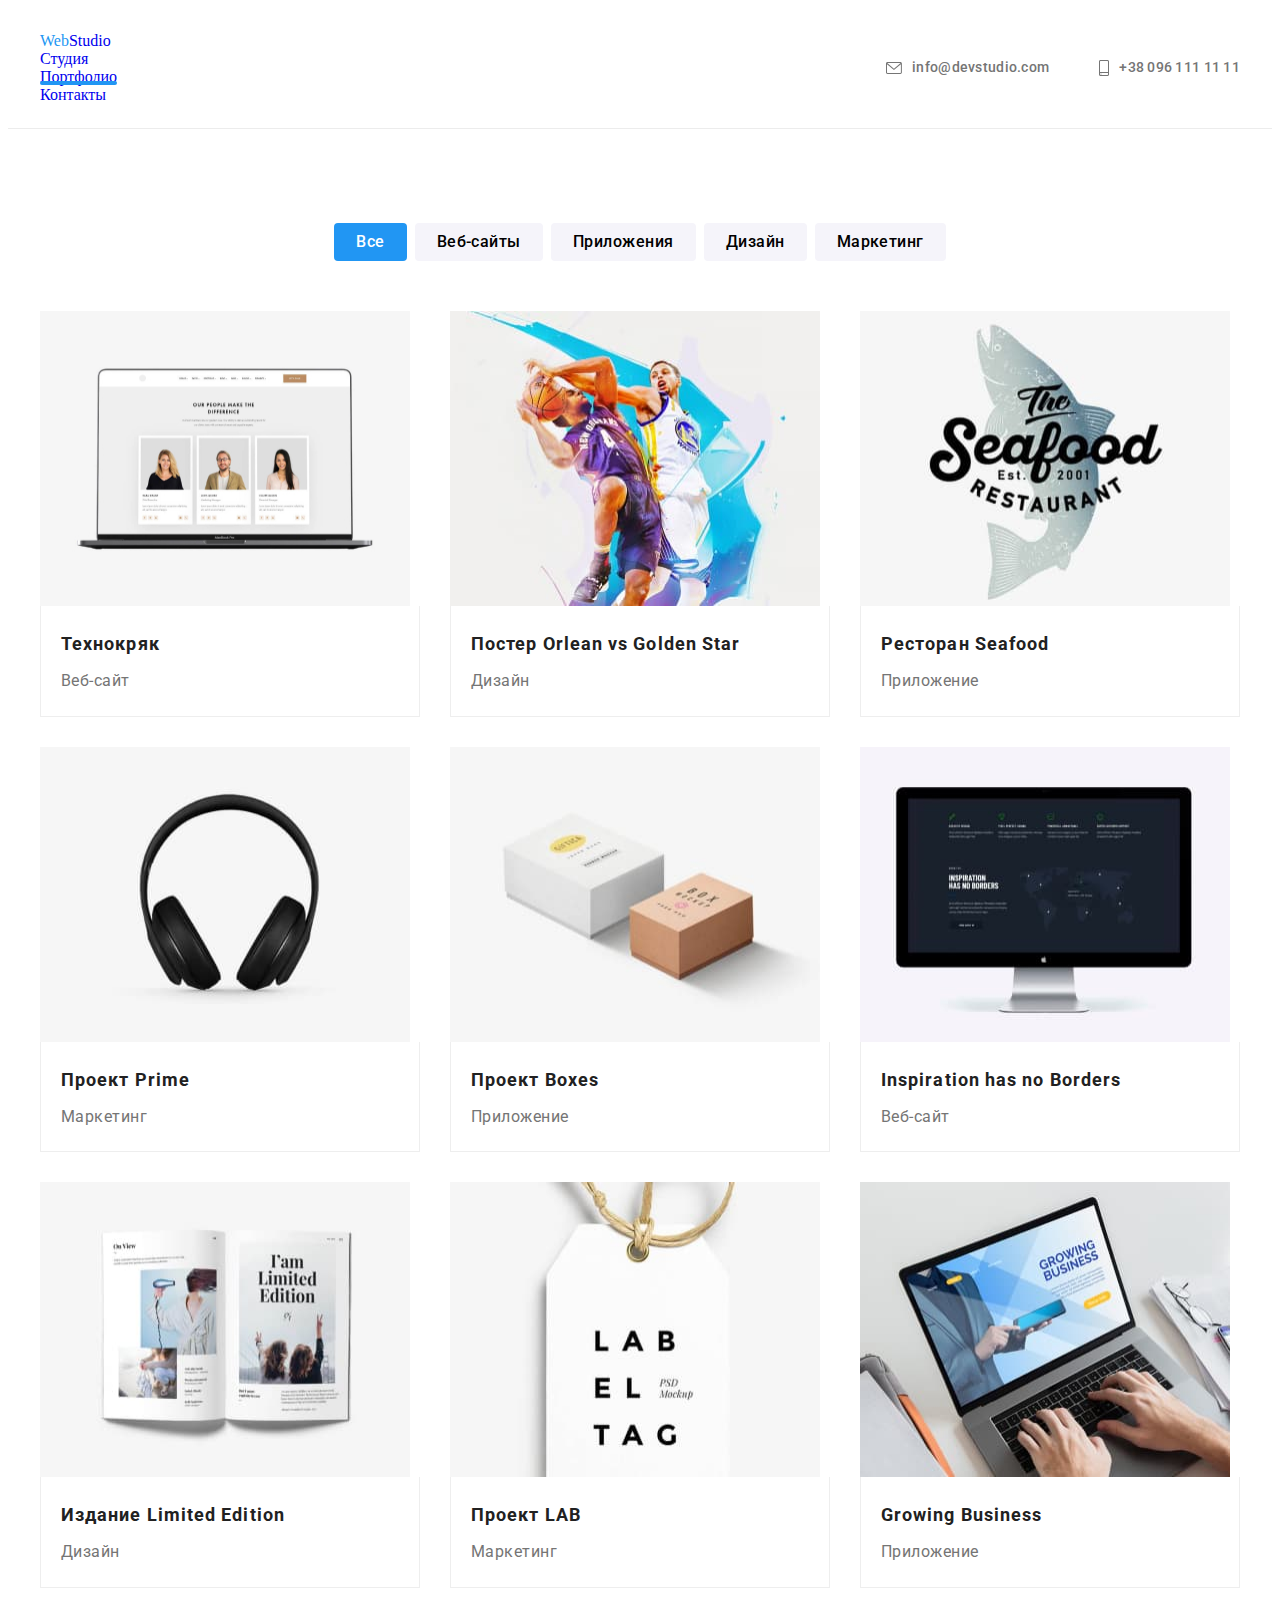
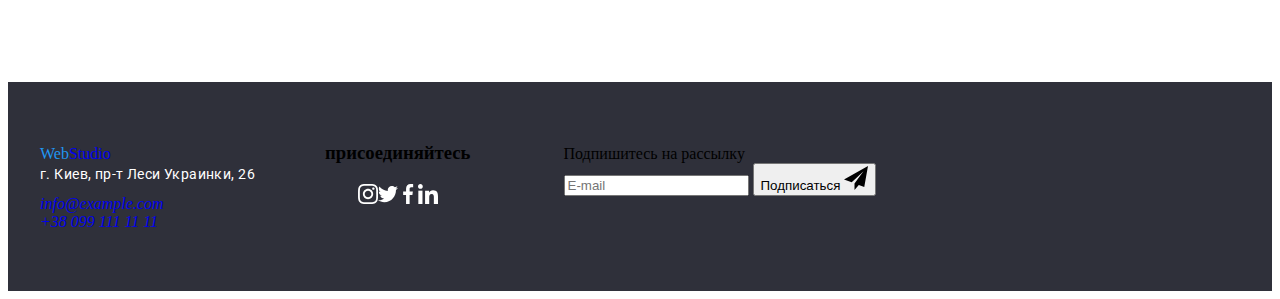
==== portfolio.html @ bb6cb38d "Всё." ====
<!DOCTYPE html>
<html lang="ru">
  <head>
    <meta charset="UTF-8" />
    <meta http-equiv="X-UA-Compatible" content="IE=edge" />
    <meta name="viewport" content="width=device-width, initial-scale=1.0" />
    <link rel="stylesheet" href="./css/main.min.css" />
    <link
      href="https://fonts.googleapis.com/css2?family=Raleway:wght@700&family=Roboto:wght@400;500;700;900&display=swap"
      rel="stylesheet"
    />
    <link
      rel="stylesheet"
      href="https://cdnjs.cloudflare.com/ajax/libs/modern-normalize/1.1.0/modern-normalize.min.css"
      integrity="sha512-wpPYUAdjBVSE4KJnH1VR1HeZfpl1ub8YT/NKx4PuQ5NmX2tKuGu6U/JRp5y+Y8XG2tV+wKQpNHVUX03MfMFn9Q=="
      crossorigin="anonymous"
      referrerpolicy="no-referrer"
    />
    <title>Портфолио</title>
  </head>
  <body>
    <header class="header portfolio-header">
      <div class="container header-container">
        <nav class="header-nav">
          <a href="#" class="header-logo link-stylization"
            ><span class="logo-span">Web</span>Studio</a
          >
          <ul class="navigator-list-wrapper">
            <li class="navigator-list-item list-stylization">
              <a href="./index.html" class="nav-item link-stylization"
                >Студия</a
              >
            </li>
            <li class="navigator-list-item list-stylization">
              <a
                href="./portfolio.html"
                class="nav-item link-stylization current current-element"
                >Портфолио</a
              >
            </li>
            <li class="navigator-list-item list-stylization">
              <a href="#" class="nav-item link-stylization">Контакты</a>
            </li>
          </ul>
        </nav>
        <!-- <div class="header-contacts"> -->
        <a
          href="mailto:info@devstudio.com"
          class="mail-link link-stylization"
          lang="en"
        >
          <svg class="svg-icon-mail" width="16" height="12">
            <use href="./images/sprite.svg#icon-envelope"></use>
          </svg>
          info@devstudio.com</a
        >
        <a href="tel:+380961111111" class="tel-link link-stylization">
          <svg class="svg-icon-smartphone" width="10" height="16">
            <use href="./images/sprite.svg#icon-smartphone"></use>
          </svg>
          +38 096 111 11 11</a
        >

        <!-- </div> -->
      </div>
    </header>

    <main class="main-portfolio">
      <section class="main-section-portfolio">
        <div class="container">
          <ul class="buttons-list-wrapper">
            <li class="button-list-item list-stylization">
              <button type="button" class="current">Все</button>
            </li>
            <li class="button-list-item list-stylization">
              <button type="button">Веб-сайты</button>
            </li>
            <li class="button-list-item list-stylization">
              <button type="button">Приложения</button>
            </li>
            <li class="button-list-item list-stylization">
              <button type="button">Дизайн</button>
            </li>
            <li class="button-list-item list-stylization">
              <button type="button">Маркетинг</button>
            </li>
          </ul>
          <ul class="projects-list-wrapper">
            <li class="project-list-item list-stylization">
              <a href="" class="link-card-projects-wrapper link-stylization">
                <div class="projects-list-img-wrapper">
                <img
                  src="./images/portfolio.jpg"
                  alt="Веб-сайт"
                  width="370"
                  height="295"
                />
                <p class="overlay">
                  Технокряк это современная площадка распространения коронавируса. Компании используют эту платформу для цифрового шпионажа и атак на защищённые сервера конкурентов.
                </p>
</div>
                <div class="card-data-portfolio">
                  <h3 class="card-text-suptitle-portfolio">Технокряк</h3>
                  <p class="card-text-portfolio">Веб-сайт</p>
                </div>
              </a>
            </li>

            <li class="project-list-item list-stylization">
              <a href="" class="link-card-projects-wrapper link-stylization">
                <div class="projects-list-img-wrapper">
                
                <img
                  src="./images/portfolio1.jpg"
                  alt="Постер New Orlean vs Golden Star"
                  width="370"
                  height="295"
                />
                <p class="overlay">Lorem ipsum dolor sit amet consectetur adipisicing elit. Libero nihil sequi laborum ad consequatur ratione, autem commodi quasi voluptates accusamus.</p>
                </div>
                <div class="card-data-portfolio">
                  <h3 class="card-text-suptitle-portfolio">
                    Постер
                    <span class="lang-span-en" lang="en">
                      Orlean vs Golden Star</span
                    >
                  </h3>
                  <p class="card-text-portfolio">Дизайн</p>
                </div>
              </a>
            </li>
            <li class="project-list-item list-stylization">
              <a href="" class="link-card-projects-wrapper link-stylization">
                <div class="projects-list-img-wrapper">
                <img
                  src="./images/portfolio2.jpg"
                  alt="Обложка ресторана"
                  width="370"
                  height="295"
                />
                <p class="overlay">Lorem ipsum dolor sit amet consectetur adipisicing elit. Libero nihil sequi laborum ad consequatur ratione, autem commodi quasi voluptates accusamus.</p>
                </div>
                <div class="card-data-portfolio">
                  <h3 class="card-text-suptitle-portfolio">
                    Ресторан
                    <span class="lang-span-en" lang="en">Seafood</span>
                  </h3>
                  <p class="card-text-portfolio">Приложение</p>
                </div>
              </a>
            </li>

            <li class="project-list-item list-stylization">
              <a href="" class="link-card-projects-wrapper link-stylization">
                <div class="projects-list-img-wrapper">
                <img
                  src="./images/portfolio3.jpg"
                  alt="Наушники"
                  width="370"
                  height="295"
                />
                <p class="overlay">Lorem ipsum dolor sit amet consectetur adipisicing elit. Libero nihil sequi laborum ad consequatur ratione, autem commodi quasi voluptates accusamus.</p>
                </div>
                <div class="card-data-portfolio">
                  <h3 class="card-text-suptitle-portfolio">
                    Проект <span class="lang-span-en" lang="en">Prime</span>
                  </h3>
                  <p class="card-text-portfolio">Маркетинг</p>
                </div>
              </a>
            </li>
            <li class="project-list-item list-stylization">
              <a href="" class="link-card-projects-wrapper link-stylization">
                <div class="projects-list-img-wrapper">
                <img
                  src="./images/portfolio4.jpg"
                  alt="Коробки"
                  width="370"
                  height="295"
                />
                <p class="overlay">Lorem ipsum dolor sit amet consectetur adipisicing elit. Libero nihil sequi laborum ad consequatur ratione, autem commodi quasi voluptates accusamus.</p>
                </div>
                <div class="card-data-portfolio">
                  <h3 class="card-text-suptitle-portfolio">
                    Проект <span class="lang-span-en" lang="en">Boxes</span>
                  </h3>
                  <p class="card-text-portfolio">Приложение</p>
                </div>
              </a>
            </li>
            <li class="project-list-item list-stylization">
              <a href="" class="link-card-projects-wrapper link-stylization">
                <div class="projects-list-img-wrapper">
                <img
                  src="./images/portfolio5.jpg"
                  alt="Веб-сайт"
                  width="370"
                  height="295"
                />
                <p class="overlay">Lorem ipsum dolor sit amet consectetur adipisicing elit. Libero nihil sequi laborum ad consequatur ratione, autem commodi quasi voluptates accusamus.</p>
                </div>
                <div class="card-data-portfolio">
                  <h3 lang="en" class="card-text-suptitle-portfolio">
                    Inspiration has no Borders
                  </h3>
                  <p class="card-text-portfolio">Веб-сайт</p>
                </div>
              </a>
            </li>
            <li class="project-list-item list-stylization">
              <a href="" class="link-card-projects-wrapper link-stylization">
                <div class="projects-list-img-wrapper">
                <img
                  src="./images/portfolio6.jpg"
                  alt="Журнал с дизайном"
                  width="370"
                  height="295"
                />
                <p class="overlay">Lorem ipsum dolor sit amet consectetur adipisicing elit. Libero nihil sequi laborum ad consequatur ratione, autem commodi quasi voluptates accusamus.</p>
                </div>
                <div class="card-data-portfolio">
                  <h3 class="card-text-suptitle-portfolio">
                    Издание
                    <span class="lang-span-en" lang="en">Limited Edition</span>
                  </h3>
                  <p class="card-text-portfolio">Дизайн</p>
                </div>
              </a>
            </li>

            <li class="project-list-item list-stylization">
              <a href="" class="link-card-projects-wrapper link-stylization">
                <div class="projects-list-img-wrapper">
                <img
                  src="./images/portfolio7.jpg"
                  alt="Этикетка с тэгом"
                  width="370"
                  height="295"
                />
                <p class="overlay">Lorem ipsum dolor sit amet consectetur adipisicing elit. Libero nihil sequi laborum ad consequatur ratione, autem commodi quasi voluptates accusamus.</p>
                </div>
                <div class="card-data-portfolio">
                  <h3 class="card-text-suptitle-portfolio">
                    Проект <span class="lang-span-en" lang="en">LAB</span>
                  </h3>
                  <p class="card-text-portfolio">Маркетинг</p>
                </div>
              </a>
            </li>
            <li class="project-list-item list-stylization">
              <a href="" class="link-card-projects-wrapper link-stylization">
                <div class="projects-list-img-wrapper">
                <img
                  src="./images/portfolio8.jpg"
                  alt="Ноутбук с приложением"
                  width="370"
                  height="295"
                />

                <p class="overlay">Lorem ipsum dolor sit amet consectetur adipisicing elit. Libero nihil sequi laborum ad consequatur ratione, autem commodi quasi voluptates accusamus.</p>
                </div>
                <div class="card-data-portfolio">
                  <h3 lang="en" class="card-text-suptitle-portfolio">
                    Growing Business
                  </h3>
                  <p class="card-text-portfolio">Приложение</p>
                </div>
              </a>
            </li>
          </ul>
        </div>
      </section>
    </main>
    <footer class="footer">
      <div class="container footer-container">
        <div class="wrapper">
          <a href="#" class="footer-logo link-stylization"
            ><span class="logo-span">Web</span>Studio</a
          >
          <address class="footer-address">
            <p>г. Киев, пр-т Леси Украинки, 26</p>
            <ul class="footer-contacts-list-wrapper">
              <li class="footer-contact-list-item list-stylization">
                <a
                  href="mailto:info@example.com"
                  class="footer-contact-link link-stylization"
                  lang="en"
                  >info@example.com</a
                >
              </li>
              <li class="footer-contact-list-item list-stylization">
                <a
                  href="tel:+380991111111"
                  class="footer-contact-link link-stylization"
                  >+38 099 111 11 11</a
                >
              </li>
            </ul>
          </address>
        </div>
        <div class="footer-join-section">
          <h3 class="join-section-title">присоединяйтесь</h3>
          <ul class="social-list list-stylization">
            <li class="social-item">
              <a href="" class="social-link social-link-white">
                <svg class="social-icon" width="20px" height="20px">
                  <use href="./images/sprite.svg#icon-instagram"></use>
                </svg>
              </a>
            </li>
            <li class="social-item">
              <a href="" class="social-link social-link-white">
                <svg class="social-icon" width="20px" height="20px">
                  <use href="./images/sprite.svg#icon-twitter"></use>
                </svg>
              </a>
            </li>
            <li class="social-item">
              <a href="" class="social-link social-link-white">
                <svg class="social-icon" width="20px" height="20px">
                  <use href="./images/sprite.svg#icon-facebook"></use>
                </svg>
              </a>
            </li>
            <li class="social-item">
              <a href="" class="social-link social-link-white">
                <svg class="social-icon" width="20px" height="20px">
                  <use href="./images/sprite.svg#icon-linkedin"></use>
                </svg>
              </a>
            </li>
          </ul>
        </div>
        <div class="footer-mailing-section">
          <p class="footer-mailing-title">Подпишитесь на рассылку</p>
          <form action="" method="get">
            <input
              type="email"
              name="user-email"
              placeholder="E-mail"
              class="footer-mailing-input"
              required
            />

            <button type="submit" class="form-mailing-button">
              Подписаться
              <svg class="button-svg-icon" width="24" height="24">
                <use href="./images/sprite.svg#icon-send"></use>
              </svg>
            </button>
          </form>
        </div>
      </div>
      </div>
    </footer>
  </body>
</html>
---- css/main.min.css ----
:root{--interactive-color: #2196f3;--description-color: #757575;--label-color: #212121;--main-font: "Roboto";--secondary-font: "Raleway";--secondary-main-color: #fff}.visually-hidden{position:absolute !important;clip:rect(1px 1px 1px 1px);clip:rect(1px, 1px, 1px, 1px);padding:0 !important;border:0 !important;height:1px !important;width:1px !important;overflow:hidden}h1,h2,h3,h4,h5,h6,p{margin-top:0;margin-bottom:0}ul,ol{margin-top:0;margin-bottom:0;padding-left:0}img{display:block}.link-stylization{text-decoration:none}.list-stylization{list-style-type:none}.container{width:1200px;padding-left:15px;padding-right:15px;margin:0 auto}.section-padding{padding-top:94px;padding-bottom:94px}.section-padding-middle{padding-bottom:94px}.suptitle{margin-bottom:50px}.current{position:relative}.current-element::after{display:block;content:"";height:4px;width:100%;border-radius:2px;position:absolute;background:#2196f3;bottom:0}.header{padding-top:24px;padding-bottom:24px}.header-container{display:flex;align-items:center}.header__nav{align-items:center;display:flex}.nav-list-wrapper{display:flex;align-items:center}.header__logo{font-family:var(--secondary-font),sans-serif;font-style:normal;font-weight:bold;font-size:26px;line-height:1.2;letter-spacing:0.03em;color:#000;margin-right:92px}.logo-span{color:#2196f3}.nav-list-wrapper__list-item{font-family:var(--main-font),sans-serif;font-style:normal;font-weight:500;font-size:14px;line-height:1.14;letter-spacing:0.02em}.nav-list-wrapper__list-item:not(:last-child){margin-right:50px}.nav-list-wrapper__list-item>a:hover,.nav-list-wrapper__list-item>a:focus{color:var(--interactive-color)}.nav__list-link.current{color:var(--interactive-color)}.nav-list-wrapper__list-link{color:var(--label-color);padding-top:31px;padding-bottom:31px;transition:color 250ms cubic-bezier(0.4, 0, 0.2, 1)}.tel-link{font-family:var(--main-font),sans-serif;font-style:normal;font-weight:500;font-size:14px;line-height:1.14;letter-spacing:0.02em;color:var(--description-color);display:flex;fill:#757575;transition:color 250ms cubic-bezier(0.4, 0, 0.2, 1)}.tel-link:hover,.tel-link:focus{color:var(--interactive-color);fill:var(--interactive-color)}.mail-link{font-family:var(--main-font),sans-serif;font-style:normal;font-weight:500;font-size:14px;line-height:1.14;letter-spacing:0.02em;color:var(--description-color);display:flex;fill:#757575;margin-left:auto;margin-right:50px;transition:color 250ms cubic-bezier(0.4, 0, 0.2, 1)}.mail-link:hover,.mail-link:focus{color:var(--interactive-color);fill:var(--interactive-color)}.svg-icon-mail{margin-right:10px;align-self:center}.svg-icon-smartphone{align-self:center;margin-right:10px}.main-section{display:flex;background-color:#2f303a;flex-direction:column;padding-top:200px;padding-bottom:200px;background-image:radial-gradient(rgba(47,48,58,0.4), rgba(47,48,58,0.4)),url("../images/header-background.jpg")}.main-section button{font-family:var(--main-font),sans-serif;font-style:normal;font-weight:bold;font-size:16px;line-height:1.87;text-align:center;letter-spacing:0.06em;cursor:pointer;color:var(--secondary-main-color);background:var(--interactive-color);border-radius:4px;align-self:center;padding-left:32px;padding-right:32px;padding-top:10px;padding-bottom:10px;margin-top:30px}.main__title{font-family:var(--main-font),sans-serif;font-style:normal;font-weight:900;font-size:44px;line-height:1.36;text-align:center;letter-spacing:0.06em;text-transform:uppercase;color:var(--secondary-main-color)}.values-section{background:#ffffff}.values-list-wrapper{display:flex;justify-content:center;margin-left:-30px;margin-top:-30px}.values-list-wrapper h3{font-family:var(--main-font),sans-serif;font-style:normal;font-weight:bold;font-size:14px;line-height:1.14;letter-spacing:0.03em;text-transform:uppercase;color:var(--label-color);margin-bottom:10px}.values-list-wrapper p{font-family:var(--main-font),sans-serif;font-style:normal;font-weight:normal;font-size:14px;line-height:1.71;letter-spacing:0.03em;color:var(--description-color)}.values-list-wrapper__item{margin-left:30px;margin-top:30px;flex-basis:calc((100% - 120px) / 4)}.values-svg-wrapper{display:flex;justify-content:center;height:120px;align-items:center;margin-bottom:30px;background-color:#f5f4fa;border-radius:4px}.what-we-do-section{background:#ffffff}.what-we-do-list-wrapper{display:flex}.what-we-do-list-wrapper>li:not(:last-child){margin-right:30px}.what-we-do-list-wrapper>li{flex-basis:calc((100% - 90) / 3)}.what-we-do-image-wrapper{position:relative}.what-we-do-image-wrapper__image-data{position:absolute;bottom:0;padding-top:27px;padding-bottom:27px;font-family:Roboto;font-style:normal;font-weight:bold;font-size:14px;line-height:16px;text-align:center;letter-spacing:0.03em;text-transform:uppercase;color:#ffffff;width:100%;background:rgba(47,48,58,0.8)}.what-we-do-title{font-family:var(--main-font),sans-serif;font-style:normal;font-weight:bold;font-size:36px;line-height:1.66;text-align:center;letter-spacing:0.03em;color:var(--label-color)}.team-section{background-color:#f5f4fa}.our-team-title{font-family:var(--main-font),sans-serif;font-style:normal;font-weight:bold;font-size:36px;line-height:1.66;text-align:center;letter-spacing:0.03em;color:var(--label-color)}.team-images-list-wrapper{display:flex;margin-left:-30px;margin-top:-30px}.team-images-list-wrapper__item{flex-basis:calc((100% - 120px) / 4);margin-left:30px;margin-top:30px;background:#ffffff;box-shadow:0px 1px 3px rgba(0,0,0,0.12),0px 1px 1px rgba(0,0,0,0.14),0px 2px 1px rgba(0,0,0,0.2);border-radius:0px 0px 4px 4px}.card-data{padding-top:30px;padding-bottom:30px}.card-text-suptitle{font-family:var(--main-font),sans-serif;font-style:normal;font-weight:500;font-size:16px;line-height:1.18;text-align:center;letter-spacing:0.03em;color:var(--label-color);margin-bottom:10px}.card-text{font-family:var(--main-font),sans-serif;font-style:normal;font-weight:normal;font-size:16px;line-height:1.18;text-align:center;letter-spacing:0.03em;color:var(--description-color)}.team-section-svg-icons-list-wrapper{display:flex;justify-content:center;align-content:center}.team-section-svg-icons-list-wrapper__link{display:flex;width:44px;height:44px;border-radius:50%;background-color:#fff;align-items:center;justify-content:center;margin-right:10px;margin-bottom:30px;fill:#afb1b8;transition:background-color 250ms cubic-bezier(0.4, 0, 0.2, 1),color 250ms cubic-bezier(0.4, 0, 0.2, 1)}.team-section-svg-icons-list-wrapper__link:hover,.team-section-svg-icons-list-wrapper__link:focus{background-color:#2196f3;fill:#fff}.our-client-list-svg-icon:not(:last-child){margin-right:30px}.our-clients-list-wrapper__svg-company-icon-link .client-section-title{font-family:var(--main-font),sans-serif;font-style:normal;font-weight:bold;font-size:36px;line-height:1.66;text-align:center;letter-spacing:0.03em;color:var(--label-color)}.our-clients__title{font-family:Roboto;font-style:normal;font-weight:bold;font-size:36px;line-height:42px;text-align:center;letter-spacing:0.03em;color:#212121;margin-bottom:50px}.our-clients-list-wrapper{display:flex;justify-content:space-around}.our-clients-list-wrapper__svg-company-icon-link{display:flex;border:1px solid #afb1b8;border-radius:4px;width:170px;height:92px;justify-content:center;fill:#afb1b8;transition:border 250ms cubic-bezier(0.4, 0, 0.2, 1),fill 250ms cubic-bezier(0.4, 0, 0.2, 1)}.our-clients-list-wrapper__svg-company-icon-link:hover,.our-clients-list-wrapper__svg-company-icon-link:focus{fill:#2196f3;border:1px solid #2196f3}.footer{background:#f5f4fa;padding-top:60px;padding-bottom:60px;display:flex;flex-direction:column;background-color:#2f303a}.footer__logo{display:block;font-family:var(--secondary-font),sans-serif;font-style:normal;font-weight:bold;font-size:26px;line-height:1.2;letter-spacing:0.03em;color:var(--secondary-main-color);margin-bottom:20px}.footer-address>p{font-family:var(--main-font),sans-serif;font-style:normal;font-weight:normal;font-size:14px;line-height:1.71;letter-spacing:0.03em;color:var(--secondary-main-color);margin-bottom:8px}.footer-contacts-list-wrapper__item:not(:last-child){margin-bottom:9px}.footer-contacts-list-wrapper__link{font-family:var(--main-font),sans-serif;font-style:normal;font-weight:normal;font-size:14px;line-height:1.71;letter-spacing:0.03em;color:rgba(255,255,255,0.6);transition:color 250ms cubic-bezier(0.4, 0, 0.2, 1)}.footer-contacts-list-wrapper__link:hover,.footer-contacts-list-wrapper__link:focus{color:var(--secondary-main-color)}.footer-container{display:flex;align-items:baseline}.social-list{display:flex;margin-top:20px;justify-content:center}.join-section__title{font-family:Roboto;font-style:normal;font-weight:bold;font-size:14px;line-height:16px;letter-spacing:0.03em;text-transform:uppercase;color:#ffffff}.social-list__item:not(:last-child){margin-right:10px}.footer-join-section{margin-left:70px}.social-list__link{display:flex;width:44px;height:44px;background-color:#43444d;border-radius:50%;justify-content:center;align-items:center;transition:background-color 250ms cubic-bezier(0.4, 0, 0.2, 1)}.social-list__link:hover,.social-list__link:focus{background-color:#2196f3}.footer-mailing-section{display:flex;margin-left:93px;flex-direction:column}.form-mailing-section__button{position:relative;background:#2196f3;box-shadow:0px 4px 4px rgba(0,0,0,0.15);border-radius:4px;font-family:Roboto;font-style:normal;font-weight:bold;font-size:16px;line-height:1.87;align-items:center;letter-spacing:0.06em;color:#ffffff;padding:10px 62px 10px 29px;cursor:pointer}.form-mailing-button__icon{margin-left:10px;position:absolute;top:50%;transform:translateY(-50%);fill:#ffffff}.footer-mailing__title{font-family:Roboto;font-style:normal;font-weight:bold;font-size:14px;line-height:16px;letter-spacing:0.03em;text-transform:uppercase;color:#ffffff}.footer-mailing-section__input{margin-top:20px;border:1px solid rgba(255,255,255,0.3);filter:drop-shadow(0px 4px 4px rgba(0,0,0,0.15));border-radius:4px;height:50px;width:358px;margin-right:12px;background:#2f303a;color:rgba(255,255,255,0.6);padding-left:16px;transition:border-color 250ms cubic-bezier(0.4, 0, 0.2, 1)}.footer-mailing-section__input::placeholder:not(.footer-mailing-input){padding-left:16px;color:rgba(255,255,255,0.6)}.footer-mailing-section__input:focus{outline:none;border-color:var(--secondary-main-color)}.social-link-white{fill:#ffffff}.portfolio-header{border-bottom:1px solid #ececec}.main-section-portfolio{padding-top:94px}.buttons-list-wrapper button{background-color:#f5f4fa;border-radius:4px;font-family:var(--main-font),sans-serif;font-style:normal;font-weight:500;font-size:16px;line-height:1.6;text-align:center;letter-spacing:0.03em;cursor:pointer;border:none;padding-top:6px;padding-bottom:6px;padding-right:22px;padding-left:22px;transition:background-color 250ms cubic-bezier(0.4, 0, 0.2, 1),color 250ms cubic-bezier(0.4, 0, 0.2, 1)}.button-list-item:not(:last-child){margin-right:8px}.card-data-portfolio{padding-top:20px;padding-bottom:20px;padding-right:20px;padding-left:20px;border-left:1px solid #eeeeee;border-right:1px solid #eeeeee;border-bottom:1px solid #eeeeee}.card-text-suptitle-portfolio{font-family:var(--main-font),sans-serif;font-style:normal;font-weight:bold;font-size:18px;line-height:2;letter-spacing:0.06em;color:var(--label-color);margin-bottom:4px}.card-text-portfolio{font-family:var(--main-font),sans-serif;font-style:normal;font-weight:normal;font-size:16px;line-height:1.87;letter-spacing:0.03em;color:var(--description-color)}.projects-list-wrapper{display:flex;flex-wrap:wrap;justify-content:center;margin-left:-30px;margin-top:-30px;padding-bottom:94px}.project-list-item{margin-left:30px;margin-top:30px;flex-basis:calc((100% - 90px) / 3)}.buttons-list-wrapper{display:flex;justify-content:center;margin-bottom:50px}.buttons-list-wrapper button:hover,.buttons-list-wrapper button:focus{color:var(--secondary-main-color);background-color:var(--interactive-color)}.projects-list-img-wrapper{position:relative;overflow:hidden}.link-card-projects-wrapper:hover,.link-card-projects-wrapper:focus{display:block;box-shadow:0px 1px 1px rgba(0,0,0,0.12),0px 4px 4px rgba(0,0,0,0.06),1px 4px 6px rgba(0,0,0,0.16)}button.current{background-color:var(--interactive-color);color:var(--secondary-main-color)}.link-card-projects-wrapper:hover .overlay,.link-card-projects-wrapper:focus .overlay{transform:translateY(0%)}.overlay{position:absolute;top:0;left:0;width:100%;height:100%;background:rgba(33,150,243,0.9);overflow:auto;padding:63px 24px 63px 24px;font-family:Roboto;font-style:normal;font-weight:normal;font-size:18px;line-height:1.56;letter-spacing:0.03em;color:#ffffff;transform:translateY(100%);transition:transform 250ms cubic-bezier(0.4, 0, 0.2, 1)}.is-hidden{opacity:0;visibility:hidden;pointer-events:none;transform:scale(0.5)}.backdrop{width:100vw;height:100vh;position:fixed;background:rgba(0,0,0,0.2);top:0;left:0;transition:transform 250ms cubic-bezier(0.4, 0, 0.2, 1),visibility 250ms cubic-bezier(0.4, 0, 0.2, 1)}.modal{width:528px;height:580px;background-color:#ffffff;position:absolute;left:50%;top:50%;transform:translate(-50%, -50%);box-shadow:0px 1px 3px rgba(0,0,0,0.12),0px 1px 1px rgba(0,0,0,0.14),0px 2px 1px rgba(0,0,0,0.2);border-radius:4px}.modal__close-button{display:flex;align-self:center;background:#ffffff;border:1px solid rgba(0,0,0,0.1);padding:9px 9px 10px 10px;width:30px;height:30px;border-radius:50%;cursor:pointer;position:absolute;top:8px;right:8px;transition:fill 250ms cubic-bezier(0.4, 0, 0.2, 1)}.modal__close-button:hover{fill:var(--interactive-color)}.modal-form{display:flex;flex-direction:column;padding:40px}.modal-form__suptitle-text{font-family:Roboto;font-style:normal;font-weight:bold;font-size:20px;line-height:23px;text-align:center;letter-spacing:0.03em;color:#212121;margin-bottom:12px}.modal-form-input-wrapper__input{border:1px solid rgba(33,33,33,0.2);border-radius:4px;width:100%;height:40px;padding-left:34px;transition:border-color 250ms cubic-bezier(0.4, 0, 0.2, 1)}.modal-form-input-wrapper__input:focus{outline:none;border-color:#2196f3}.modal-form-input-wrapper{position:relative;margin-top:4px}.modal-form__icon{position:absolute;top:50%;transform:translateY(-50%);left:15px;transition:fill 250ms cubic-bezier(0.4, 0, 0.2, 1)}.modal-form-input:focus+.modal-form__icon{fill:var(--interactive-color)}.modal-form__label{font-family:Roboto;font-style:normal;font-weight:normal;font-size:12px;line-height:1.16;letter-spacing:0.01em;color:#757575;margin-bottom:10px}.access-policy-wrapper__label-checkbox{font-family:Roboto;font-style:normal;font-weight:normal;font-size:14px;line-height:1.71;letter-spacing:0.03em;color:#757575}.access-policy-wrapper__label-checkbox::before{position:relative;transform:translateY(15%);display:inline-block;content:"";width:16px;height:15px;border:1px solid #767676;border-radius:4px;cursor:pointer;margin-right:7px}.access-policy-wrapper__checkbox:checked+.access-policy-wrapper__label-checkbox::before{background:url("../images/icon-check.svg");background-position:center;border:none}.access-policy-wrapper{display:flex;align-items:center}.access-policy-wrapper__checkbox-link{font-family:Roboto;font-style:normal;font-weight:normal;font-size:14px;line-height:1.71;letter-spacing:0.03em;text-decoration-line:underline;color:#2196f3}.modal-form__comments{display:block;border:1px solid rgba(33,33,33,0.2);border-radius:4px;width:100%;height:120px;margin-top:4px;resize:none;padding-left:16px;padding-top:12px;margin-top:4px;transition:border-color 250ms cubic-bezier(0.4, 0, 0.2, 1)}.modal-form__comments:focus{outline:none;border-color:#2196f3}.modal-form__comments::placeholder:not(.modal-form__comments){font-family:Roboto;font-style:normal;font-weight:normal;font-size:12px;line-height:14px;letter-spacing:0.01em;padding-left:16px;padding-top:12px}.modal-form__comments::placeholder{color:rgba(117,117,117,0.5)}.form-modal__button{font-family:Roboto, sans-serif;font-style:normal;font-weight:bold;font-size:16px;line-height:1.87;align-self:center;text-align:center;letter-spacing:0.06em;color:#ffffff;margin-top:30px;background:#2196f3;box-shadow:0px 4px 4px rgba(0,0,0,0.15);border-radius:4px;padding-top:10px;padding-right:55px;padding-bottom:10px;padding-left:56px;cursor:pointer;transition:background-color 250ms cubic-bezier(0.4, 0, 0.2, 1)}.form-modal__button:hover{background-color:#188ce8}
/*# sourceMappingURL=main.min.css.map */
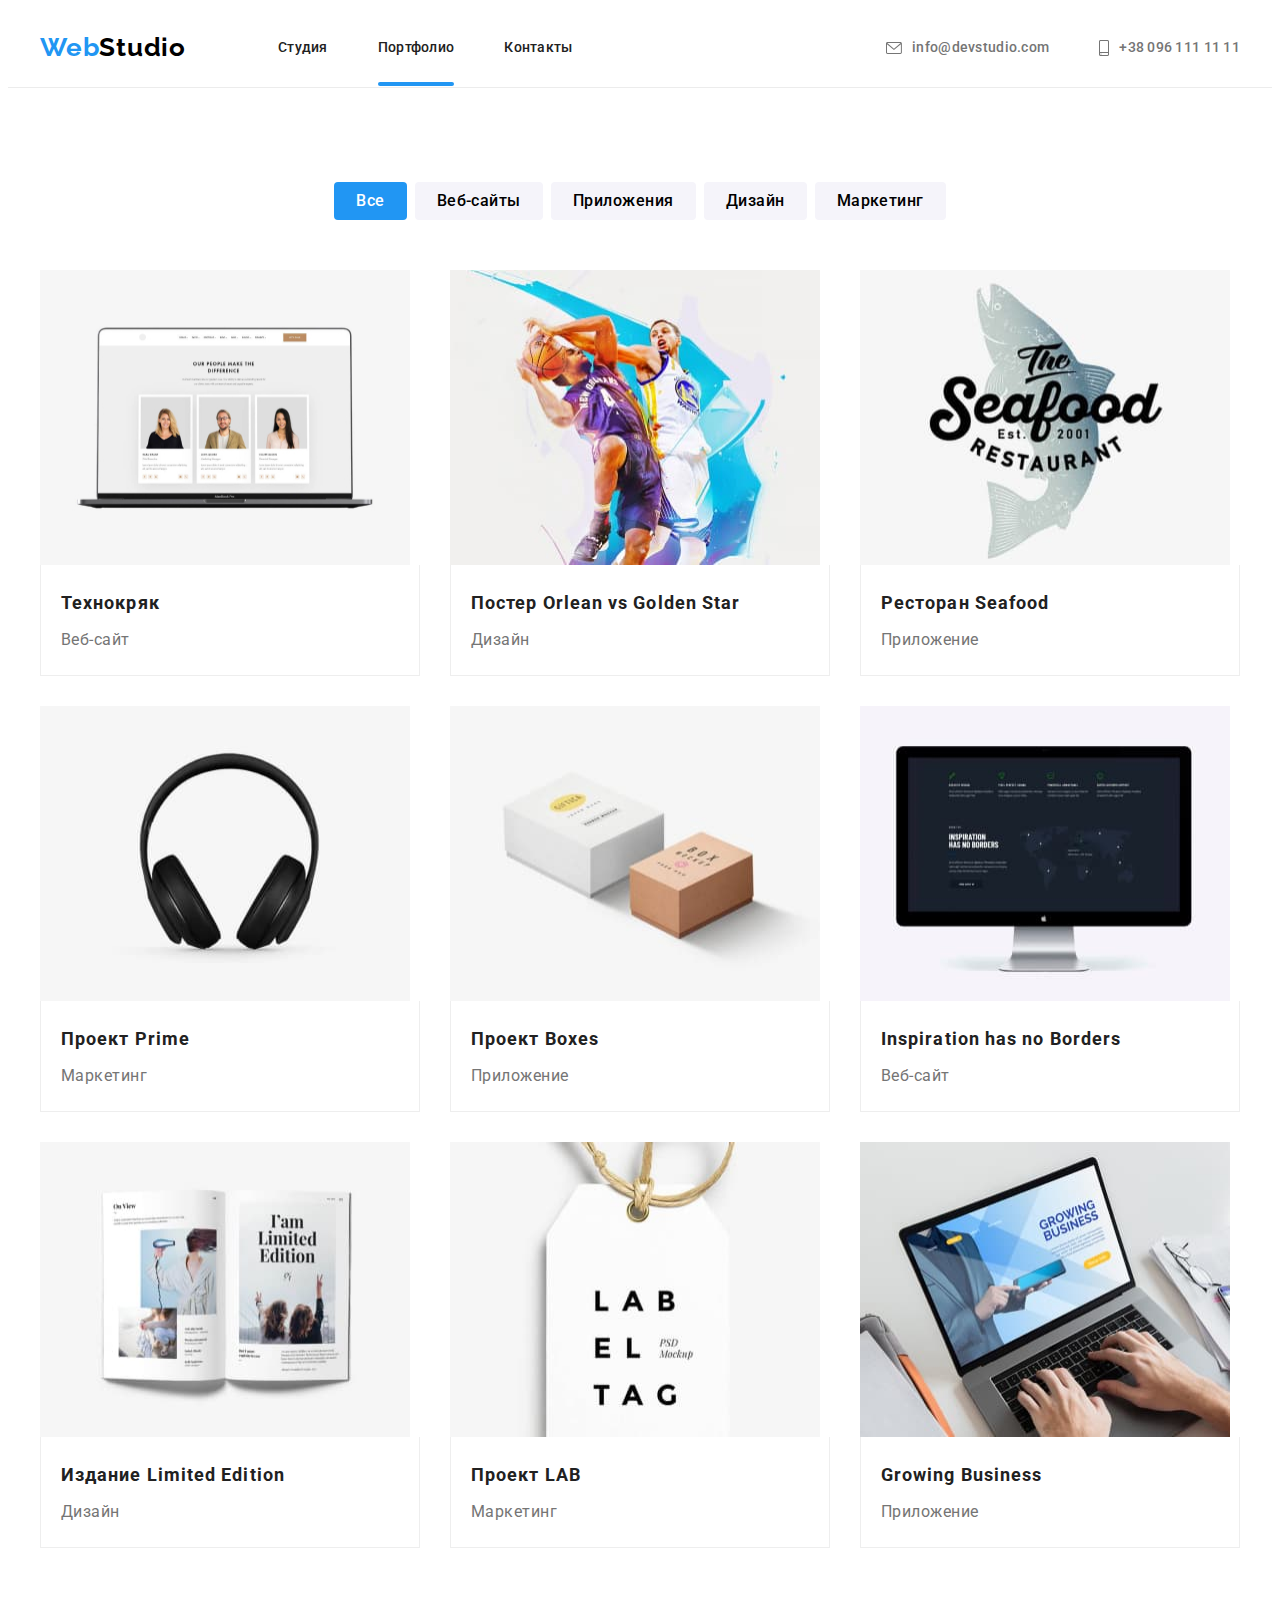
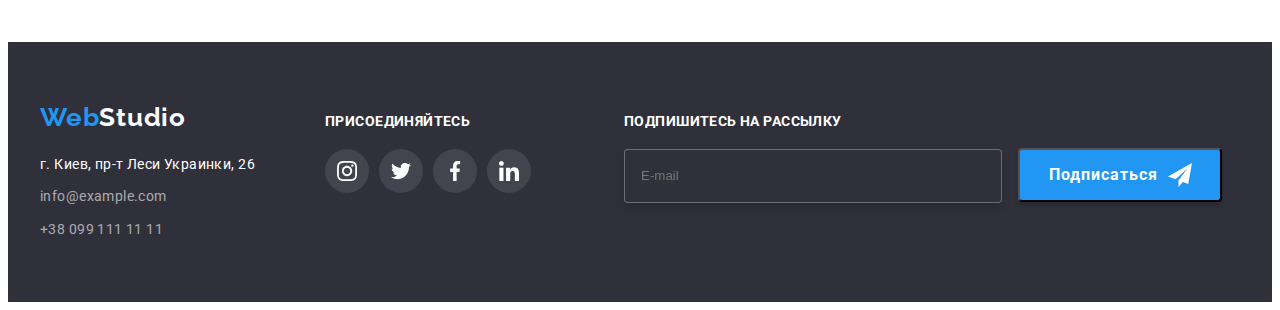
==== commit aced02a5: "Update portfolio.html" ====
--- a/portfolio.html
+++ b/portfolio.html
@@ -21,25 +21,33 @@
   <body>
     <header class="header portfolio-header">
       <div class="container header-container">
-        <nav class="header-nav">
-          <a href="#" class="header-logo link-stylization"
+        <nav class="header__nav">
+          <a href="#" class="header__logo link-stylization"
             ><span class="logo-span">Web</span>Studio</a
           >
-          <ul class="navigator-list-wrapper">
-            <li class="navigator-list-item list-stylization">
-              <a href="./index.html" class="nav-item link-stylization"
+          <ul class="nav-list-wrapper">
+            <li class="nav-list-wrapper__list-item list-stylization">
+              <a
+                href="./index.html"
+                class="nav-list-wrapper__list-link link-stylization"
                 >Студия</a
               >
             </li>
-            <li class="navigator-list-item list-stylization">
+            <li class="nav-list-wrapper__list-item list-stylization">
               <a
                 href="./portfolio.html"
-                class="nav-item link-stylization current current-element"
+                class="
+                  nav-list-wrapper__list-link
+                  link-stylization
+                  current current-element
+                "
                 >Портфолио</a
               >
             </li>
-            <li class="navigator-list-item list-stylization">
-              <a href="#" class="nav-item link-stylization">Контакты</a>
+            <li class="nav-list-wrapper__list-item list-stylization">
+              <a href="#" class="nav-list-wrapper__list-link link-stylization"
+                >Контакты</a
+              >
             </li>
           </ul>
         </nav>
@@ -89,16 +97,18 @@
             <li class="project-list-item list-stylization">
               <a href="" class="link-card-projects-wrapper link-stylization">
                 <div class="projects-list-img-wrapper">
-                <img
-                  src="./images/portfolio.jpg"
-                  alt="Веб-сайт"
-                  width="370"
-                  height="295"
-                />
-                <p class="overlay">
-                  Технокряк это современная площадка распространения коронавируса. Компании используют эту платформу для цифрового шпионажа и атак на защищённые сервера конкурентов.
-                </p>
-</div>
+                  <img
+                    src="./images/portfolio.jpg"
+                    alt="Веб-сайт"
+                    width="370"
+                    height="295"
+                  />
+                  <p class="overlay">
+                    Технокряк это современная площадка распространения
+                    коронавируса. Компании используют эту платформу для
+                    цифрового шпионажа и атак на защищённые сервера конкурентов.
+                  </p>
+                </div>
                 <div class="card-data-portfolio">
                   <h3 class="card-text-suptitle-portfolio">Технокряк</h3>
                   <p class="card-text-portfolio">Веб-сайт</p>
@@ -109,14 +119,17 @@
             <li class="project-list-item list-stylization">
               <a href="" class="link-card-projects-wrapper link-stylization">
                 <div class="projects-list-img-wrapper">
-                
-                <img
-                  src="./images/portfolio1.jpg"
-                  alt="Постер New Orlean vs Golden Star"
-                  width="370"
-                  height="295"
-                />
-                <p class="overlay">Lorem ipsum dolor sit amet consectetur adipisicing elit. Libero nihil sequi laborum ad consequatur ratione, autem commodi quasi voluptates accusamus.</p>
+                  <img
+                    src="./images/portfolio1.jpg"
+                    alt="Постер New Orlean vs Golden Star"
+                    width="370"
+                    height="295"
+                  />
+                  <p class="overlay">
+                    Lorem ipsum dolor sit amet consectetur adipisicing elit.
+                    Libero nihil sequi laborum ad consequatur ratione, autem
+                    commodi quasi voluptates accusamus.
+                  </p>
                 </div>
                 <div class="card-data-portfolio">
                   <h3 class="card-text-suptitle-portfolio">
@@ -132,13 +145,17 @@
             <li class="project-list-item list-stylization">
               <a href="" class="link-card-projects-wrapper link-stylization">
                 <div class="projects-list-img-wrapper">
-                <img
-                  src="./images/portfolio2.jpg"
-                  alt="Обложка ресторана"
-                  width="370"
-                  height="295"
-                />
-                <p class="overlay">Lorem ipsum dolor sit amet consectetur adipisicing elit. Libero nihil sequi laborum ad consequatur ratione, autem commodi quasi voluptates accusamus.</p>
+                  <img
+                    src="./images/portfolio2.jpg"
+                    alt="Обложка ресторана"
+                    width="370"
+                    height="295"
+                  />
+                  <p class="overlay">
+                    Lorem ipsum dolor sit amet consectetur adipisicing elit.
+                    Libero nihil sequi laborum ad consequatur ratione, autem
+                    commodi quasi voluptates accusamus.
+                  </p>
                 </div>
                 <div class="card-data-portfolio">
                   <h3 class="card-text-suptitle-portfolio">
@@ -153,13 +170,17 @@
             <li class="project-list-item list-stylization">
               <a href="" class="link-card-projects-wrapper link-stylization">
                 <div class="projects-list-img-wrapper">
-                <img
-                  src="./images/portfolio3.jpg"
-                  alt="Наушники"
-                  width="370"
-                  height="295"
-                />
-                <p class="overlay">Lorem ipsum dolor sit amet consectetur adipisicing elit. Libero nihil sequi laborum ad consequatur ratione, autem commodi quasi voluptates accusamus.</p>
+                  <img
+                    src="./images/portfolio3.jpg"
+                    alt="Наушники"
+                    width="370"
+                    height="295"
+                  />
+                  <p class="overlay">
+                    Lorem ipsum dolor sit amet consectetur adipisicing elit.
+                    Libero nihil sequi laborum ad consequatur ratione, autem
+                    commodi quasi voluptates accusamus.
+                  </p>
                 </div>
                 <div class="card-data-portfolio">
                   <h3 class="card-text-suptitle-portfolio">
@@ -172,13 +193,17 @@
             <li class="project-list-item list-stylization">
               <a href="" class="link-card-projects-wrapper link-stylization">
                 <div class="projects-list-img-wrapper">
-                <img
-                  src="./images/portfolio4.jpg"
-                  alt="Коробки"
-                  width="370"
-                  height="295"
-                />
-                <p class="overlay">Lorem ipsum dolor sit amet consectetur adipisicing elit. Libero nihil sequi laborum ad consequatur ratione, autem commodi quasi voluptates accusamus.</p>
+                  <img
+                    src="./images/portfolio4.jpg"
+                    alt="Коробки"
+                    width="370"
+                    height="295"
+                  />
+                  <p class="overlay">
+                    Lorem ipsum dolor sit amet consectetur adipisicing elit.
+                    Libero nihil sequi laborum ad consequatur ratione, autem
+                    commodi quasi voluptates accusamus.
+                  </p>
                 </div>
                 <div class="card-data-portfolio">
                   <h3 class="card-text-suptitle-portfolio">
@@ -191,13 +216,17 @@
             <li class="project-list-item list-stylization">
               <a href="" class="link-card-projects-wrapper link-stylization">
                 <div class="projects-list-img-wrapper">
-                <img
-                  src="./images/portfolio5.jpg"
-                  alt="Веб-сайт"
-                  width="370"
-                  height="295"
-                />
-                <p class="overlay">Lorem ipsum dolor sit amet consectetur adipisicing elit. Libero nihil sequi laborum ad consequatur ratione, autem commodi quasi voluptates accusamus.</p>
+                  <img
+                    src="./images/portfolio5.jpg"
+                    alt="Веб-сайт"
+                    width="370"
+                    height="295"
+                  />
+                  <p class="overlay">
+                    Lorem ipsum dolor sit amet consectetur adipisicing elit.
+                    Libero nihil sequi laborum ad consequatur ratione, autem
+                    commodi quasi voluptates accusamus.
+                  </p>
                 </div>
                 <div class="card-data-portfolio">
                   <h3 lang="en" class="card-text-suptitle-portfolio">
@@ -210,13 +239,17 @@
             <li class="project-list-item list-stylization">
               <a href="" class="link-card-projects-wrapper link-stylization">
                 <div class="projects-list-img-wrapper">
-                <img
-                  src="./images/portfolio6.jpg"
-                  alt="Журнал с дизайном"
-                  width="370"
-                  height="295"
-                />
-                <p class="overlay">Lorem ipsum dolor sit amet consectetur adipisicing elit. Libero nihil sequi laborum ad consequatur ratione, autem commodi quasi voluptates accusamus.</p>
+                  <img
+                    src="./images/portfolio6.jpg"
+                    alt="Журнал с дизайном"
+                    width="370"
+                    height="295"
+                  />
+                  <p class="overlay">
+                    Lorem ipsum dolor sit amet consectetur adipisicing elit.
+                    Libero nihil sequi laborum ad consequatur ratione, autem
+                    commodi quasi voluptates accusamus.
+                  </p>
                 </div>
                 <div class="card-data-portfolio">
                   <h3 class="card-text-suptitle-portfolio">
@@ -231,13 +264,17 @@
             <li class="project-list-item list-stylization">
               <a href="" class="link-card-projects-wrapper link-stylization">
                 <div class="projects-list-img-wrapper">
-                <img
-                  src="./images/portfolio7.jpg"
-                  alt="Этикетка с тэгом"
-                  width="370"
-                  height="295"
-                />
-                <p class="overlay">Lorem ipsum dolor sit amet consectetur adipisicing elit. Libero nihil sequi laborum ad consequatur ratione, autem commodi quasi voluptates accusamus.</p>
+                  <img
+                    src="./images/portfolio7.jpg"
+                    alt="Этикетка с тэгом"
+                    width="370"
+                    height="295"
+                  />
+                  <p class="overlay">
+                    Lorem ipsum dolor sit amet consectetur adipisicing elit.
+                    Libero nihil sequi laborum ad consequatur ratione, autem
+                    commodi quasi voluptates accusamus.
+                  </p>
                 </div>
                 <div class="card-data-portfolio">
                   <h3 class="card-text-suptitle-portfolio">
@@ -250,14 +287,18 @@
             <li class="project-list-item list-stylization">
               <a href="" class="link-card-projects-wrapper link-stylization">
                 <div class="projects-list-img-wrapper">
-                <img
-                  src="./images/portfolio8.jpg"
-                  alt="Ноутбук с приложением"
-                  width="370"
-                  height="295"
-                />
-
-                <p class="overlay">Lorem ipsum dolor sit amet consectetur adipisicing elit. Libero nihil sequi laborum ad consequatur ratione, autem commodi quasi voluptates accusamus.</p>
+                  <img
+                    src="./images/portfolio8.jpg"
+                    alt="Ноутбук с приложением"
+                    width="370"
+                    height="295"
+                  />
+
+                  <p class="overlay">
+                    Lorem ipsum dolor sit amet consectetur adipisicing elit.
+                    Libero nihil sequi laborum ad consequatur ratione, autem
+                    commodi quasi voluptates accusamus.
+                  </p>
                 </div>
                 <div class="card-data-portfolio">
                   <h3 lang="en" class="card-text-suptitle-portfolio">
@@ -274,24 +315,24 @@
     <footer class="footer">
       <div class="container footer-container">
         <div class="wrapper">
-          <a href="#" class="footer-logo link-stylization"
+          <a href="#" class="footer__logo link-stylization"
             ><span class="logo-span">Web</span>Studio</a
           >
           <address class="footer-address">
             <p>г. Киев, пр-т Леси Украинки, 26</p>
             <ul class="footer-contacts-list-wrapper">
-              <li class="footer-contact-list-item list-stylization">
+              <li class="footer-contacts-list-wrapper__item list-stylization">
                 <a
                   href="mailto:info@example.com"
-                  class="footer-contact-link link-stylization"
+                  class="footer-contacts-list-wrapper__link link-stylization"
                   lang="en"
                   >info@example.com</a
                 >
               </li>
-              <li class="footer-contact-list-item list-stylization">
+              <li class="footer-contacts-list-wrapper__item list-stylization">
                 <a
                   href="tel:+380991111111"
-                  class="footer-contact-link link-stylization"
+                  class="footer-contacts-list-wrapper__link link-stylization"
                   >+38 099 111 11 11</a
                 >
               </li>
@@ -299,32 +340,32 @@
           </address>
         </div>
         <div class="footer-join-section">
-          <h3 class="join-section-title">присоединяйтесь</h3>
+          <p class="join-section__title">присоединяйтесь</p>
           <ul class="social-list list-stylization">
-            <li class="social-item">
-              <a href="" class="social-link social-link-white">
-                <svg class="social-icon" width="20px" height="20px">
+            <li class="social-list__item">
+              <a href="" class="social-list__link social-link-white">
+                <svg class="social-list__icon" width="20px" height="20px">
                   <use href="./images/sprite.svg#icon-instagram"></use>
                 </svg>
               </a>
             </li>
-            <li class="social-item">
-              <a href="" class="social-link social-link-white">
-                <svg class="social-icon" width="20px" height="20px">
+            <li class="social-list__item">
+              <a href="" class="social-list__link social-link-white">
+                <svg class="social-list__icon" width="20" height="20">
                   <use href="./images/sprite.svg#icon-twitter"></use>
                 </svg>
               </a>
             </li>
-            <li class="social-item">
-              <a href="" class="social-link social-link-white">
-                <svg class="social-icon" width="20px" height="20px">
+            <li class="social-list__item">
+              <a href="" class="social-list__link social-link-white">
+                <svg class="social-list__icon" width="20" height="20">
                   <use href="./images/sprite.svg#icon-facebook"></use>
                 </svg>
               </a>
             </li>
-            <li class="social-item">
-              <a href="" class="social-link social-link-white">
-                <svg class="social-icon" width="20px" height="20px">
+            <li class="social-list__item">
+              <a href="" class="social-list__link social-link-white">
+                <svg class="social-list__icon" width="20" height="20">
                   <use href="./images/sprite.svg#icon-linkedin"></use>
                 </svg>
               </a>
@@ -332,26 +373,25 @@
           </ul>
         </div>
         <div class="footer-mailing-section">
-          <p class="footer-mailing-title">Подпишитесь на рассылку</p>
+          <p class="footer-mailing__title">Подпишитесь на рассылку</p>
           <form action="" method="get">
             <input
               type="email"
               name="user-email"
               placeholder="E-mail"
-              class="footer-mailing-input"
+              class="footer-mailing-section__input"
               required
             />
 
-            <button type="submit" class="form-mailing-button">
+            <button type="submit" class="form-mailing-section__button">
               Подписаться
-              <svg class="button-svg-icon" width="24" height="24">
+              <svg class="form-mailing-button__icon" width="24" height="24">
                 <use href="./images/sprite.svg#icon-send"></use>
               </svg>
             </button>
           </form>
         </div>
       </div>
-      </div>
     </footer>
   </body>
 </html>
